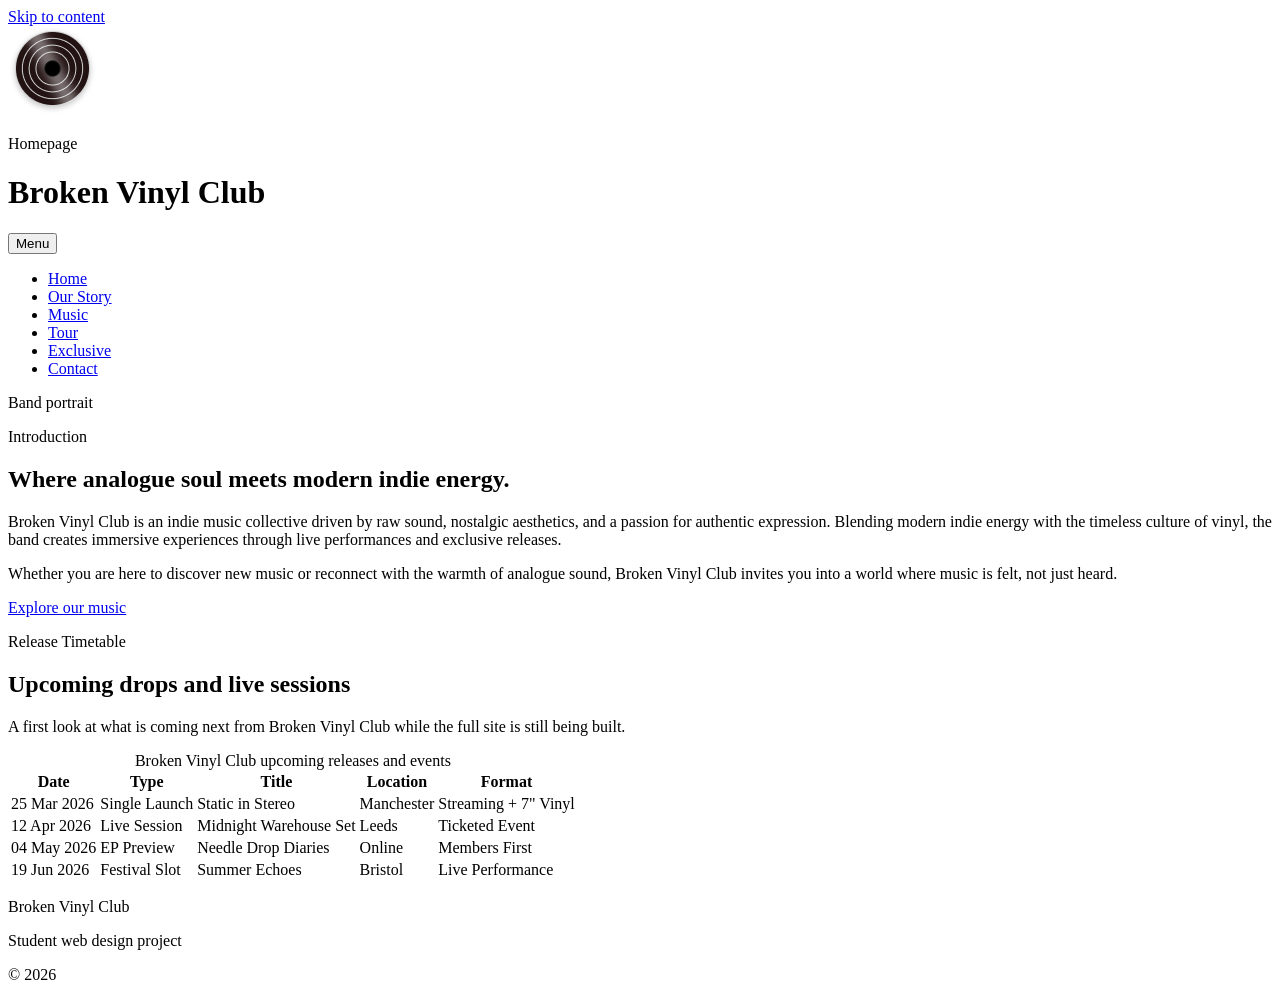
==== index.html @ 07329bba "initial commit" ====
<!DOCTYPE html>
<html lang="en">
<head>
  <meta charset="UTF-8">
  <meta name="viewport" content="width=device-width, initial-scale=1.0">
  <title>Broken Vinyl Club | Home</title>
  <meta
    name="description"
    content="Broken Vinyl Club is an indie music collective blending modern energy with analogue warmth."
  >
  <link rel="preconnect" href="https://fonts.googleapis.com">
  <link rel="preconnect" href="https://fonts.gstatic.com" crossorigin>
  <link
    href="https://fonts.googleapis.com/css2?family=Fraunces:opsz,wght@9..144,600;9..144,700&family=Space+Grotesk:wght@400;500;700&display=swap"
    rel="stylesheet"
  >
  <link rel="stylesheet" href="theme.css">
  <link rel="stylesheet" href="styles.css">
  <script src="script.js" defer></script>
</head>
<body class="no-js">
  <a class="skip-link" href="#main-content">Skip to content</a>

  <div class="site-frame">
    <header class="site-header">
      <div class="brand-lockup">
        <a class="brand-mark" href="./index.html" aria-label="Broken Vinyl Club homepage">
          <img
            class="brand-mark__image"
            src="./public/images/Logo.png"
            srcset="./public/images/Logo.png 1x, ./public/images/Logo2X.png 2x"
            alt="Broken Vinyl Club logo"
            width="89"
            height="89"
          >
        </a>
        <div class="brand-copy">
          <p class="eyebrow">Homepage</p>
          <h1>Broken Vinyl Club</h1>
        </div>
      </div>

      <button
        class="menu-toggle"
        type="button"
        aria-expanded="false"
        aria-controls="site-navigation"
      >
        Menu
      </button>

      <nav class="site-nav" id="site-navigation" aria-label="Primary navigation">
        <ul>
          <li><a class="is-active" href="./index.html" aria-current="page">Home</a></li>
          <li><a href="./our-story.html" data-coming-soon="Our Story">Our Story</a></li>
          <li><a href="./music.html" data-coming-soon="Music">Music</a></li>
          <li><a href="./tour.html" data-coming-soon="Tour">Tour</a></li>
          <li><a href="./exclusive.html" data-coming-soon="Exclusive">Exclusive</a></li>
          <li><a href="./contact.html" data-coming-soon="Contact">Contact</a></li>
        </ul>
      </nav>
    </header>

    <main id="main-content">
      <section class="hero section-panel">
        <div
          class="hero-art"
          role="img"
          aria-label="Abstract placeholder for the band's group portrait"
        >
          <span>Band portrait</span>
        </div>

        <div class="hero-copy">
          <p class="section-kicker">Introduction</p>
          <h2>Where analogue soul meets modern indie energy.</h2>
          <p>
            Broken Vinyl Club is an indie music collective driven by raw sound, nostalgic
            aesthetics, and a passion for authentic expression. Blending modern indie energy
            with the timeless culture of vinyl, the band creates immersive experiences through
            live performances and exclusive releases.
          </p>
          <p>
            Whether you are here to discover new music or reconnect with the warmth of analogue
            sound, Broken Vinyl Club invites you into a world where music is felt, not just
            heard.
          </p>
          <a class="button button-primary" href="#release-timetable">Explore our music</a>
        </div>
      </section>

      <section class="schedule section-panel" id="release-timetable" aria-labelledby="schedule-title">
        <div class="section-heading">
          <p class="section-kicker">Release Timetable</p>
          <h2 id="schedule-title">Upcoming drops and live sessions</h2>
          <p>
            A first look at what is coming next from Broken Vinyl Club while the full site is
            still being built.
          </p>
        </div>

        <div class="table-wrap">
          <table>
            <caption>Broken Vinyl Club upcoming releases and events</caption>
            <thead>
              <tr>
                <th scope="col">Date</th>
                <th scope="col">Type</th>
                <th scope="col">Title</th>
                <th scope="col">Location</th>
                <th scope="col">Format</th>
              </tr>
            </thead>
            <tbody>
              <tr>
                <td>25 Mar 2026</td>
                <td>Single Launch</td>
                <td>Static in Stereo</td>
                <td>Manchester</td>
                <td>Streaming + 7&quot; Vinyl</td>
              </tr>
              <tr>
                <td>12 Apr 2026</td>
                <td>Live Session</td>
                <td>Midnight Warehouse Set</td>
                <td>Leeds</td>
                <td>Ticketed Event</td>
              </tr>
              <tr>
                <td>04 May 2026</td>
                <td>EP Preview</td>
                <td>Needle Drop Diaries</td>
                <td>Online</td>
                <td>Members First</td>
              </tr>
              <tr>
                <td>19 Jun 2026</td>
                <td>Festival Slot</td>
                <td>Summer Echoes</td>
                <td>Bristol</td>
                <td>Live Performance</td>
              </tr>
            </tbody>
          </table>
        </div>
      </section>
    </main>

    <footer class="site-footer">
      <p>Broken Vinyl Club</p>
      <p>Student web design project</p>
      <p>&copy; <span id="current-year">2026</span></p>
    </footer>
  </div>

  <div class="toast" id="coming-soon-toast" role="status" aria-live="polite" aria-atomic="true"></div>
</body>
</html>
---- theme.css ----
:root {
  --vinyl: #231212;
  --paper: #fff5da;
  --accent: #8dabb0;
  --sage: #677d80;
  --paper-white: #f7f7f7;
  --titlebar: #185ffa;
  --titlebar-noise-a: rgba(75, 116, 221, 0.4);
  --titlebar-noise-b: rgba(86, 45, 252, 0.21);
  --text: #211818;
  --muted: #5f5554;
  --line: #201715;
  --line-soft: rgba(32, 23, 21, 0.14);
  --table-line: rgba(32, 23, 21, 0.18);
  --surface: #ffffff;
  --surface-warm: #fffaf0;
  --shadow-soft: 0 18px 50px rgba(0, 0, 0, 0.16);
  --shadow-button: 0 10px 22px rgba(35, 18, 18, 0.28);
  --content-width: 1240px;
}
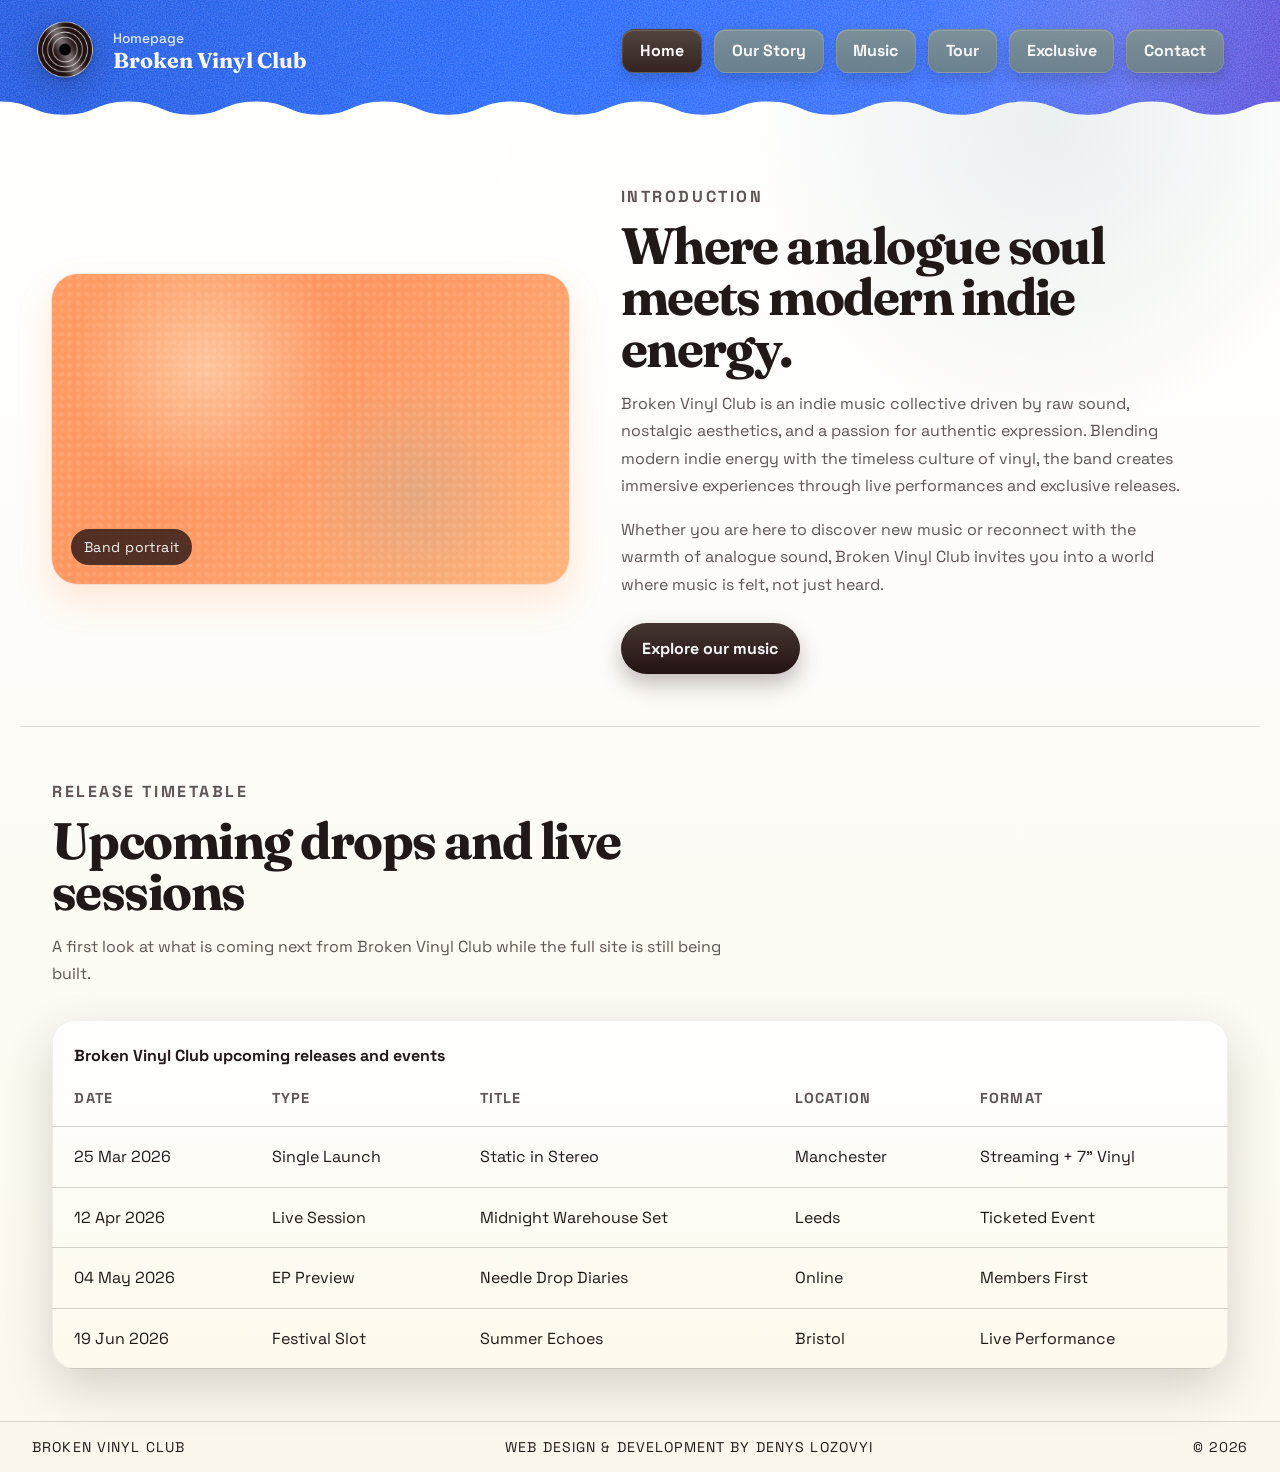
==== commit 68e7e21a: "Polished design" ====
--- a/index.html
+++ b/index.html
@@ -148,7 +148,7 @@
 
     <footer class="site-footer">
       <p>Broken Vinyl Club</p>
-      <p>Student web design project</p>
+      <p>Web Design & Development By Denys Lozovyi</p>
       <p>&copy; <span id="current-year">2026</span></p>
     </footer>
   </div>
--- a/theme.css
+++ b/theme.css
@@ -17,4 +17,12 @@
   --shadow-soft: 0 18px 50px rgba(0, 0, 0, 0.16);
   --shadow-button: 0 10px 22px rgba(35, 18, 18, 0.28);
   --content-width: 1240px;
-}
+  --header-gradient:
+    radial-gradient(circle at 88% 20%, rgba(247, 247, 247, 0.12), transparent 18%),
+    linear-gradient(98deg, #114cdd 0%, var(--titlebar) 42%, #2d67ff 75%, #4f40d6 100%);
+  --main-surface-gradient:
+    radial-gradient(circle at 82% 8%, rgba(141, 171, 176, 0.14), transparent 18%),
+    linear-gradient(180deg, rgba(255, 255, 255, 0.72), rgba(250, 243, 224, 0.38));
+  --table-gradient:
+    linear-gradient(180deg, rgba(255, 255, 255, 0.88), rgba(255, 250, 235, 0.58));
+  }
--- a/styles.css
+++ b/styles.css
@@ -0,0 +1,540 @@
+*,
+*::before,
+*::after {
+  box-sizing: border-box;
+}
+
+html {
+  scroll-behavior: smooth;
+}
+
+body {
+  margin: 0;
+  min-height: 100vh;
+  font-family: "Space Grotesk", "Segoe UI", sans-serif;
+  background: var(--main-surface-gradient);
+  color: var(--text);
+}
+
+img {
+  display: block;
+  max-width: 100%;
+}
+
+a {
+  color: inherit;
+}
+
+.skip-link {
+  position: absolute;
+  left: 1rem;
+  top: -3rem;
+  z-index: 50;
+  padding: 0.85rem 1rem;
+  border-radius: 999px;
+  background: var(--paper);
+  color: var(--line);
+  text-decoration: none;
+  transition: top 0.2s ease;
+}
+
+.skip-link:focus {
+  top: 1rem;
+}
+
+.site-frame {
+  min-height: 100vh;
+  display: flex;
+  flex-direction: column;
+  background: var(--main-surface-gradient);
+}
+
+.site-header {
+  position: relative;
+  display: grid;
+  grid-template-columns: auto minmax(0, 1fr) auto;
+  align-items: center;
+  gap: 1rem 1.5rem;
+  padding: 1.1rem clamp(1rem, 3vw, 2rem) 3rem;
+  background: var(--header-gradient);
+  isolation: isolate;
+  overflow: hidden;
+  -webkit-mask:
+    url("data:image/svg+xml,%3Csvg xmlns='http://www.w3.org/2000/svg' viewBox='0 0 240 160' preserveAspectRatio='none'%3E%3Cpath fill='black' d='M0 0H240V123c-6 0-6 16-12 16s-6-16-12-16-6 16-12 16-6-16-12-16-6 16-12 16-6-16-12-16-6 16-12 16-6-16-12-16-6 16-12 16-6-16-12-16-6 16-12 16-6-16-12-16-6 16-12 16-6-16-12-16-6 16-12 16-6-16-12-16-6 16-12 16-6-16-12-16-6 16-12 16-6-16-12-16V0Z'/%3E%3C/svg%3E")
+    center bottom / 100% 100% no-repeat;
+  mask:
+    url("data:image/svg+xml,%3Csvg xmlns='http://www.w3.org/2000/svg' viewBox='0 0 240 160' preserveAspectRatio='none'%3E%3Cpath fill='black' d='M0 0H240V123c-6 0-6 16-12 16s-6-16-12-16-6 16-12 16-6-16-12-16-6 16-12 16-6-16-12-16-6 16-12 16-6-16-12-16-6 16-12 16-6-16-12-16-6 16-12 16-6-16-12-16-6 16-12 16-6-16-12-16-6 16-12 16-6-16-12-16-6 16-12 16-6-16-12-16-6 16-12 16-6-16-12-16V0Z'/%3E%3C/svg%3E")
+    center bottom / 100% 100% no-repeat;
+}
+
+.site-header::before {
+  content: "";
+  position: absolute;
+  inset: 0;
+  background-image:
+    radial-gradient(circle, var(--titlebar-noise-a) 0 0.85px, transparent 0.95px),
+    radial-gradient(circle, var(--titlebar-noise-b) 0 0.8px, transparent 0.92px),
+    url("data:image/svg+xml,%3Csvg xmlns='http://www.w3.org/2000/svg' viewBox='0 0 160 160'%3E%3Cfilter id='n'%3E%3CfeTurbulence type='fractalNoise' baseFrequency='0.82' numOctaves='2' stitchTiles='stitch'/%3E%3C/filter%3E%3Crect width='160' height='160' filter='url(%23n)' opacity='0.9'/%3E%3C/svg%3E");
+  background-size: 8px 8px, 9px 9px, 180px 180px;
+  background-position: 0 0, 3px 2px, 0 0;
+  mix-blend-mode: screen;
+  opacity: 0.42;
+  pointer-events: none;
+}
+
+.brand-lockup {
+  display: flex;
+  align-items: center;
+  gap: 0.9rem;
+  position: relative;
+  z-index: 1;
+  min-width: 0;
+}
+
+.brand-mark {
+  display: inline-flex;
+  align-items: center;
+  justify-content: center;
+  text-decoration: none;
+}
+
+.brand-mark__image {
+  width: 4.15rem;
+  height: auto;
+  filter: drop-shadow(0 8px 18px rgba(12, 12, 20, 0.28));
+}
+
+.brand-copy {
+  color: var(--paper-white);
+}
+
+.brand-copy .eyebrow {
+  margin: 0 0 0.18rem;
+  font-size: 0.86rem;
+  font-weight: 500;
+  letter-spacing: 0;
+  text-transform: none;
+  opacity: 0.88;
+}
+
+.brand-copy h1,
+.section-heading h2,
+.hero-copy h2 {
+  font-family: "Fraunces", Georgia, serif;
+}
+
+.brand-copy h1 {
+  margin: 0;
+  font-size: clamp(1rem, 1.8vw, 1.35rem);
+  line-height: 1.05;
+  text-wrap: balance;
+}
+
+.menu-toggle {
+  display: none;
+  border: 1px solid rgba(255, 245, 218, 0.22);
+  border-radius: 0.9rem;
+  padding: 0.75rem 1rem;
+  font: inherit;
+  font-weight: 700;
+  color: var(--paper-white);
+  background: rgba(103, 125, 128, 0.9);
+  box-shadow: var(--shadow-button);
+}
+
+.site-nav {
+  position: relative;
+  z-index: 1;
+  justify-self: end;
+}
+
+.site-nav ul {
+  display: flex;
+  align-items: center;
+  gap: 0.75rem;
+  margin: 0;
+  padding: 0;
+  list-style: none;
+  flex-wrap: wrap;
+}
+
+.site-nav a {
+  display: inline-flex;
+  align-items: center;
+  justify-content: center;
+  min-height: 2.75rem;
+  padding: 0.65rem 1.05rem;
+  border: 1px solid rgba(255, 245, 218, 0.12);
+  border-radius: 0.75rem;
+  background:
+    linear-gradient(180deg, rgba(255, 245, 218, 0.16), rgba(255, 245, 218, 0.04)),
+    rgba(103, 125, 128, 0.9);
+  box-shadow:
+    inset 0 1px 0 rgba(255, 245, 218, 0.18),
+    0 6px 14px rgba(15, 15, 15, 0.18);
+  color: var(--paper-white);
+  font-weight: 700;
+  text-decoration: none;
+  transition:
+    transform 0.22s ease,
+    background-color 0.22s ease,
+    box-shadow 0.22s ease;
+}
+
+.site-nav a:hover,
+.site-nav a:focus-visible {
+  transform: translateY(-2px);
+  background:
+    linear-gradient(180deg, rgba(255, 245, 218, 0.22), rgba(255, 245, 218, 0.08)),
+    color-mix(in srgb, var(--sage) 82%, var(--accent) 18%);
+  box-shadow:
+    inset 0 1px 0 rgba(255, 245, 218, 0.2),
+    0 10px 20px rgba(15, 15, 15, 0.22);
+}
+
+.site-nav a.is-active {
+  background:
+    linear-gradient(180deg, rgba(255, 245, 218, 0.22), rgba(255, 245, 218, 0.08)),
+    var(--vinyl);
+}
+
+#main-content {
+  flex: 1;
+}
+
+.section-panel {
+  width: min(100%, var(--content-width));
+  margin: 0 auto;
+  padding: 3.2rem clamp(1rem, 3vw, 2rem);
+}
+
+.hero {
+  display: grid;
+  grid-template-columns: minmax(260px, 0.92fr) minmax(320px, 1.08fr);
+  gap: clamp(2rem, 4vw, 4.5rem);
+  align-items: center;
+  border-bottom: 1px solid var(--line-soft);
+  
+}
+
+.hero-art {
+  position: relative;
+  min-height: 310px;
+  border-radius: 1.6rem;
+  background:
+    radial-gradient(circle at 30% 30%, rgba(255, 245, 218, 0.48), transparent 32%),
+    radial-gradient(circle at 70% 70%, rgba(141, 171, 176, 0.22), transparent 28%),
+    linear-gradient(135deg, #ff9a61, #ff9560 42%, #ffb37a);
+  box-shadow:
+    0 0 0 1px rgba(35, 18, 18, 0.06),
+    0 16px 35px rgba(255, 151, 102, 0.22);
+  overflow: hidden;
+}
+
+.hero-art::before {
+  content: "";
+  position: absolute;
+  inset: -5%;
+  background:
+    radial-gradient(circle, rgba(255, 246, 235, 0.92) 0 1px, transparent 1px) 0 0 / 8px 8px,
+    radial-gradient(circle, rgba(255, 246, 235, 0.6) 0 1px, transparent 1px) 18px 12px / 10px 10px;
+  mix-blend-mode: screen;
+  filter: blur(1.5px);
+  opacity: 0.55;
+}
+
+.hero-art span {
+  position: absolute;
+  left: 1.2rem;
+  bottom: 1.2rem;
+  padding: 0.55rem 0.8rem;
+  border-radius: 999px;
+  background: rgba(35, 18, 18, 0.78);
+  color: var(--paper-white);
+  font-size: 0.88rem;
+  letter-spacing: 0.03em;
+}
+
+.hero-copy {
+  max-width: 36rem;
+}
+
+.section-kicker {
+  margin: 0 0 0.6rem;
+  font-size: 0.85rem;
+  font-weight: 700;
+  letter-spacing: 0.16em;
+  text-transform: uppercase;
+  color: var(--muted);
+}
+
+.hero-copy h2,
+.section-heading h2 {
+  margin: 0;
+  font-size: clamp(2rem, 4vw, 3.45rem);
+  line-height: 1;
+  letter-spacing: -0.03em;
+}
+
+.hero-copy p,
+.section-heading p,
+table,
+caption {
+  font-size: 1rem;
+  line-height: 1.72;
+}
+
+.hero-copy p:not(.section-kicker) {
+  margin: 1rem 0 0;
+  color: var(--muted);
+}
+
+.button {
+  display: inline-flex;
+  align-items: center;
+  justify-content: center;
+  min-height: 3.2rem;
+  padding: 0.9rem 1.35rem;
+  border-radius: 999px;
+  border: 0;
+  font: inherit;
+  font-weight: 700;
+  text-decoration: none;
+  cursor: pointer;
+  transition:
+    transform 0.22s ease,
+    box-shadow 0.22s ease,
+    background-color 0.22s ease;
+}
+
+.button-primary {
+  margin-top: 1.55rem;
+  background:
+    linear-gradient(180deg, rgba(255, 245, 218, 0.16), rgba(255, 245, 218, 0)),
+    var(--vinyl);
+  color: var(--paper-white);
+  box-shadow: var(--shadow-button);
+}
+
+.button-primary:hover,
+.button-primary:focus-visible {
+  transform: translateY(-2px);
+  box-shadow: 0 16px 30px rgba(35, 18, 18, 0.34);
+}
+
+.section-heading {
+  max-width: 42rem;
+}
+
+.section-heading p:not(.section-kicker) {
+  margin: 0.95rem 0 0;
+  color: var(--muted);
+}
+
+.table-wrap {
+  margin-top: 2rem;
+  overflow-x: auto;
+  border-radius: 1.4rem;
+  background:
+    var(--table-gradient);
+  box-shadow:
+    inset 0 0 0 1px rgba(32, 23, 21, 0.06),
+    var(--shadow-soft);
+}
+
+table {
+  width: 100%;
+  border-collapse: collapse;
+  min-width: 660px;
+}
+
+caption {
+  padding: 1.4rem 1.4rem 0;
+  text-align: left;
+  font-weight: 700;
+}
+
+th,
+td {
+  padding: 1rem 1.4rem;
+  text-align: left;
+  border-bottom: 1px solid var(--table-line);
+}
+
+th {
+  font-size: 0.9rem;
+  letter-spacing: 0.08em;
+  text-transform: uppercase;
+  color: var(--muted);
+}
+
+tbody tr {
+  transition: background-color 0.2s ease;
+}
+
+tbody tr:hover {
+  background: rgba(141, 171, 176, 0.12);
+}
+
+.site-footer {
+  display: flex;
+  flex-wrap: wrap;
+  justify-content: space-between;
+  gap: 0.8rem 1.5rem;
+  margin-top: auto;
+  padding: 1rem clamp(1rem, 3vw, 2rem);
+  border-top: 1px solid var(--line-soft);
+  background: color-mix(in srgb, var(--paper) 38%, var(--paper-white) 62%);
+  font-size: 0.88rem;
+  text-transform: uppercase;
+  letter-spacing: 0.08em;
+}
+
+.site-footer p {
+  margin: 0;
+}
+
+.toast {
+  position: fixed;
+  right: 1rem;
+  bottom: 1rem;
+  z-index: 60;
+  max-width: min(26rem, calc(100vw - 2rem));
+  padding: 0.95rem 1rem;
+  border-radius: 1rem;
+  background: rgba(35, 18, 18, 0.94);
+  color: var(--paper-white);
+  box-shadow: 0 14px 30px rgba(0, 0, 0, 0.25);
+  opacity: 0;
+  transform: translateY(1rem);
+  pointer-events: none;
+  transition:
+    opacity 0.22s ease,
+    transform 0.22s ease;
+}
+
+.toast.is-visible {
+  opacity: 1;
+  transform: translateY(0);
+}
+
+.reveal {
+  opacity: 0;
+  transform: translateY(20px);
+  transition:
+    opacity 0.5s ease,
+    transform 0.5s ease;
+}
+
+.reveal.is-visible {
+  opacity: 1;
+  transform: translateY(0);
+}
+
+@media (max-width: 900px) {
+  .site-header {
+    grid-template-columns: minmax(0, 1fr) auto;
+    align-items: start;
+    padding-bottom: 3.1rem;
+  }
+
+  .menu-toggle {
+    display: none;
+  }
+
+  body.js-ready .menu-toggle {
+    display: inline-flex;
+  }
+
+  body.js-ready .site-nav {
+    grid-column: 1 / -1;
+    width: 100%;
+    display: none;
+  }
+
+  body.js-ready .site-nav.is-open {
+    display: block;
+  }
+
+  .site-nav {
+    grid-column: 1 / -1;
+    width: 100%;
+    display: block;
+    justify-self: stretch;
+  }
+
+  .site-nav ul {
+    flex-direction: column;
+    align-items: stretch;
+    gap: 0.6rem;
+    padding-top: 0.75rem;
+  }
+
+  .site-nav a {
+    width: 100%;
+  }
+
+  .hero {
+    grid-template-columns: 1fr;
+  }
+
+  .hero-art {
+    min-height: 250px;
+    order: -1;
+  }
+}
+
+@media (max-width: 640px) {
+  .site-header,
+  .section-panel {
+    padding-left: 1rem;
+    padding-right: 1rem;
+  }
+
+  .brand-lockup {
+    align-items: flex-start;
+  }
+
+  .brand-mark__image {
+    width: 3.75rem;
+  }
+
+  .brand-copy .eyebrow {
+    font-size: 0.8rem;
+  }
+
+  .brand-copy h1 {
+    font-size: 1rem;
+  }
+
+  .hero-copy h2,
+  .section-heading h2 {
+    font-size: 1.8rem;
+  }
+
+  .hero-copy p,
+  .section-heading p,
+  table,
+  caption {
+    font-size: 0.96rem;
+  }
+
+  .site-footer {
+    flex-direction: column;
+  }
+}
+
+@media (prefers-reduced-motion: reduce) {
+  html {
+    scroll-behavior: auto;
+  }
+
+  *,
+  *::before,
+  *::after {
+    animation-duration: 0.01ms !important;
+    animation-iteration-count: 1 !important;
+    transition-duration: 0.01ms !important;
+  }
+}
+
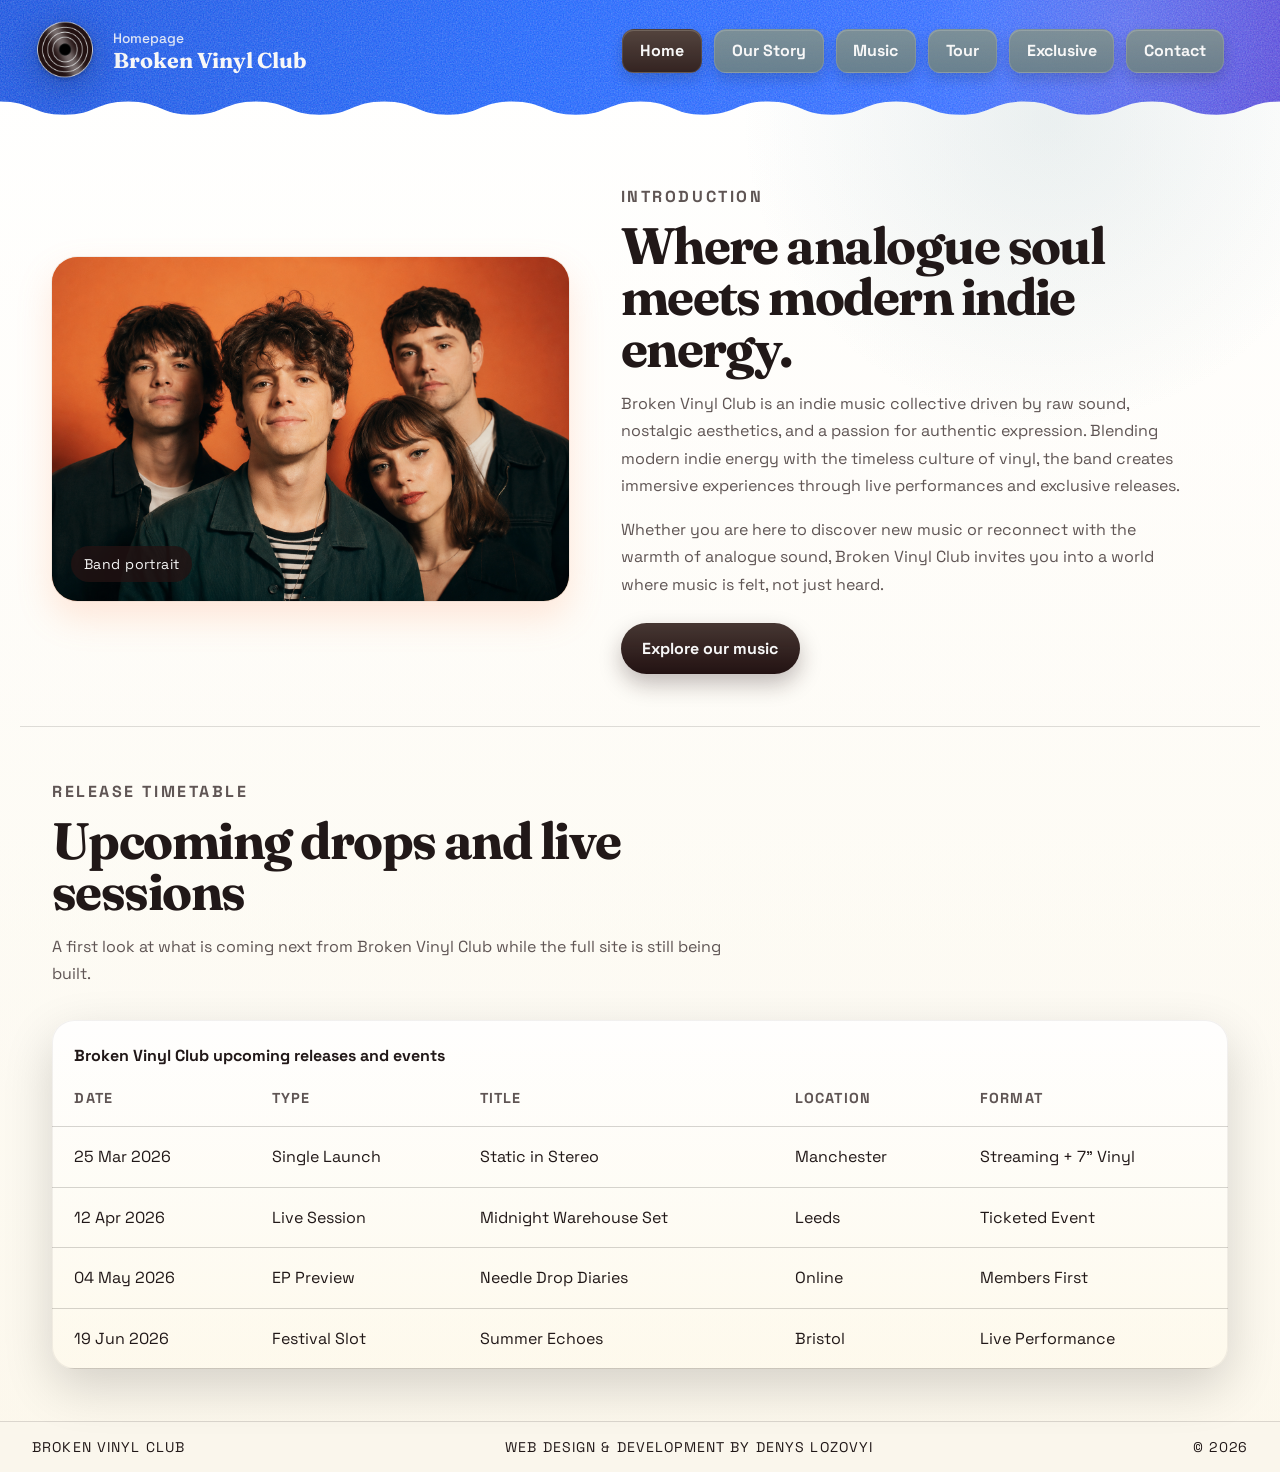
==== commit 239647e6: "added hero image" ====
--- a/index.html
+++ b/index.html
@@ -63,11 +63,8 @@
 
     <main id="main-content">
       <section class="hero section-panel">
-        <div
-          class="hero-art"
-          role="img"
-          aria-label="Abstract placeholder for the band's group portrait"
-        >
+        <div class="hero-art">
+          <img src="./public/images/hero-art.png" alt="Broken Vinyl Club band portrait">
           <span>Band portrait</span>
         </div>
 
@@ -155,4 +152,4 @@
 
   <div class="toast" id="coming-soon-toast" role="status" aria-live="polite" aria-atomic="true"></div>
 </body>
-</html>
+</html>
--- a/styles.css
+++ b/styles.css
@@ -231,18 +231,6 @@
   overflow: hidden;
 }
 
-.hero-art::before {
-  content: "";
-  position: absolute;
-  inset: -5%;
-  background:
-    radial-gradient(circle, rgba(255, 246, 235, 0.92) 0 1px, transparent 1px) 0 0 / 8px 8px,
-    radial-gradient(circle, rgba(255, 246, 235, 0.6) 0 1px, transparent 1px) 18px 12px / 10px 10px;
-  mix-blend-mode: screen;
-  filter: blur(1.5px);
-  opacity: 0.55;
-}
-
 .hero-art span {
   position: absolute;
   left: 1.2rem;
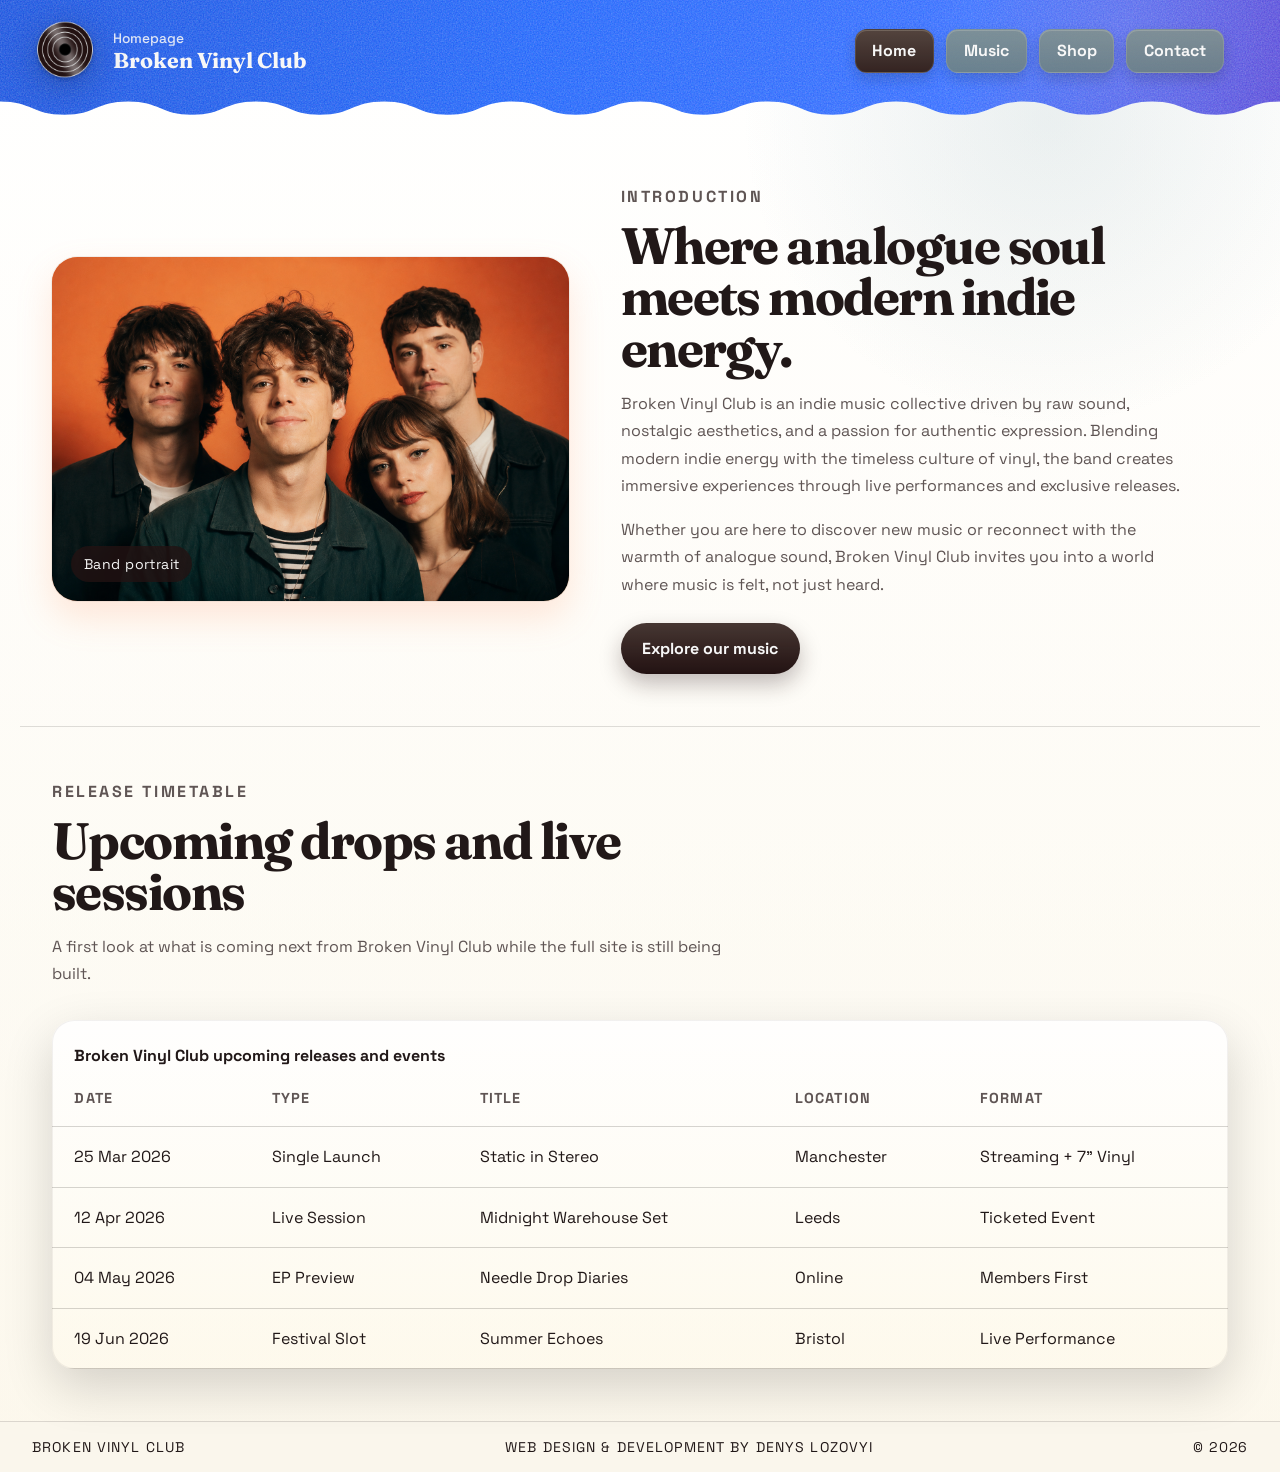
==== commit 5bc73336: "finished the website" ====
--- a/index.html
+++ b/index.html
@@ -52,14 +52,14 @@
       <nav class="site-nav" id="site-navigation" aria-label="Primary navigation">
         <ul>
           <li><a class="is-active" href="./index.html" aria-current="page">Home</a></li>
-          <li><a href="./our-story.html" data-coming-soon="Our Story">Our Story</a></li>
-          <li><a href="./music.html" data-coming-soon="Music">Music</a></li>
-          <li><a href="./tour.html" data-coming-soon="Tour">Tour</a></li>
-          <li><a href="./exclusive.html" data-coming-soon="Exclusive">Exclusive</a></li>
-          <li><a href="./contact.html" data-coming-soon="Contact">Contact</a></li>
+          <li><a href="./music.html">Music</a></li>
+          <li><a href="./shop.html">Shop</a></li>
+          <li><a href="./contact.html">Contact</a></li>
         </ul>
       </nav>
     </header>
+
+    <div class="mobile-nav-overlay" id="mobile-nav-overlay" hidden></div>
 
     <main id="main-content">
       <section class="hero section-panel">
@@ -145,11 +145,9 @@
 
     <footer class="site-footer">
       <p>Broken Vinyl Club</p>
-      <p>Web Design & Development By Denys Lozovyi</p>
+      <p>Web Design &amp; Development By Denys Lozovyi</p>
       <p>&copy; <span id="current-year">2026</span></p>
     </footer>
   </div>
-
-  <div class="toast" id="coming-soon-toast" role="status" aria-live="polite" aria-atomic="true"></div>
 </body>
-</html>+</html>
--- a/styles.css
+++ b/styles.css
@@ -140,6 +140,14 @@
   color: var(--paper-white);
   background: rgba(103, 125, 128, 0.9);
   box-shadow: var(--shadow-button);
+}
+
+.mobile-nav-overlay {
+  display: none;
+}
+
+.mobile-nav-panel {
+  display: none;
 }
 
 .site-nav {
@@ -208,6 +216,191 @@
   padding: 3.2rem clamp(1rem, 3vw, 2rem);
 }
 
+.page-surface {
+  min-height: 560px;
+  border: 2px solid rgba(32, 23, 21, 0.82);
+  border-radius: 0.5rem;
+  background: rgba(255, 255, 255, 0.35);
+}
+
+.page-heading h2 {
+  margin: 0;
+  text-align: center;
+  text-transform: uppercase;
+  font-family: "Space Grotesk", "Segoe UI", sans-serif;
+  font-size: clamp(1.8rem, 3vw, 2.2rem);
+  letter-spacing: 0.05em;
+}
+
+.music-page {
+  display: flex;
+  flex-direction: column;
+  gap: 4.5rem;
+  border: 0;
+}
+
+.album-grid {
+  display: grid;
+  grid-template-columns: repeat(3, minmax(190px, 1fr));
+  gap: 2.5rem;
+  width: min(100%, 960px);
+  margin: 0 auto;
+}
+
+.album-card {
+  padding: 0.55rem;
+  background: rgba(231, 231, 231, 0.88);
+  border: 1px solid rgba(32, 23, 21, 0.18);
+  border-radius: 0.55rem;
+}
+
+.album-cover-placeholder {
+  display: flex;
+  align-items: center;
+  justify-content: center;
+  min-height: 168px;
+  border: 1px solid rgba(32, 23, 21, 0.45);
+  background: rgba(202, 202, 202, 0.95);
+  color: rgba(33, 24, 24, 0.85);
+  font-size: 0.9rem;
+}
+
+.album-cover-placeholder span {
+  display: inline-block;
+  text-transform: lowercase;
+  transform: rotate(-27deg);
+}
+
+.album-cover-media {
+  width: 100%;
+  aspect-ratio: 1 / 1;
+  border: 1px solid rgba(32, 23, 21, 0.45);
+  background: rgba(202, 202, 202, 0.95);
+  object-fit: cover;
+}
+
+.album-card h3 {
+  margin: 0.75rem 0 0.2rem;
+  font-size: 0.96rem;
+  font-weight: 500;
+}
+
+.album-card p {
+  margin: 0;
+  font-size: 0.9rem;
+  color: var(--muted);
+}
+
+.shop-page {
+  display: flex;
+  flex-direction: column;
+  gap: 2.25rem;
+  border: 0;
+}
+
+.shop-layout {
+  display: grid;
+  grid-template-columns: minmax(240px, 0.95fr) minmax(260px, 1.05fr);
+  gap: 1.5rem;
+  align-items: stretch;
+}
+
+.shop-vinyl-media {
+  width: 100%;
+  aspect-ratio: 3 / 2;
+  border: 1px solid rgba(32, 23, 21, 0.35);
+  border-radius: 0.55rem;
+  background: rgba(207, 207, 207, 0.92);
+  object-fit: cover;
+}
+
+.shop-details {
+  display: flex;
+  flex-direction: column;
+  gap: 0.9rem;
+  padding: 1rem 1.1rem;
+  border: 1px solid rgba(32, 23, 21, 0.2);
+  border-radius: 0.55rem;
+  background: rgba(245, 245, 245, 0.75);
+}
+
+.shop-details h3 {
+  margin: 0;
+  font-size: 1.25rem;
+}
+
+.shop-details p {
+  margin: 0;
+  line-height: 1.55;
+}
+
+.shop-label {
+  font-weight: 700;
+  margin-top: 0.2rem;
+}
+
+.shop-select {
+  min-height: 2.8rem;
+  border: 1px solid rgba(32, 23, 21, 0.25);
+  border-radius: 0.5rem;
+  padding: 0.55rem 0.75rem;
+  font: inherit;
+  background: rgba(255, 255, 255, 0.92);
+  color: var(--line);
+}
+
+.contact-page {
+  display: flex;
+  flex-direction: column;
+  gap: 2rem;
+}
+
+.contact-grid {
+  display: grid;
+  grid-template-columns: repeat(2, minmax(240px, 1fr));
+  gap: 1rem;
+}
+
+.contact-card,
+.contact-form-placeholder {
+  padding: 1rem 1.1rem;
+  border: 1px solid rgba(32, 23, 21, 0.2);
+  background: rgba(245, 245, 245, 0.75);
+}
+
+.contact-card h3,
+.contact-form-placeholder h3 {
+  margin: 0 0 0.6rem;
+  font-size: 1.08rem;
+}
+
+.contact-card p {
+  margin: 0 0 0.45rem;
+}
+
+.form-row-placeholder,
+.form-area-placeholder {
+  display: flex;
+  align-items: center;
+  min-height: 2.6rem;
+  margin-bottom: 0.6rem;
+  padding: 0 0.75rem;
+  border: 1px solid rgba(32, 23, 21, 0.2);
+  background: rgba(255, 255, 255, 0.85);
+  color: var(--muted);
+}
+
+.form-area-placeholder {
+  min-height: 5.8rem;
+  align-items: flex-start;
+  padding-top: 0.55rem;
+}
+
+.contact-cta {
+  margin-top: 0.4rem;
+  min-width: 180px;
+}
+
 .hero {
   display: grid;
   grid-template-columns: minmax(260px, 0.92fr) minmax(320px, 1.08fr);
@@ -423,46 +616,137 @@
   .site-header {
     grid-template-columns: minmax(0, 1fr) auto;
     align-items: start;
-    padding-bottom: 3.1rem;
+    padding-bottom: 2rem;
   }
 
   .menu-toggle {
     display: none;
+    position: relative;
+    z-index: 90;
   }
 
   body.js-ready .menu-toggle {
     display: inline-flex;
   }
 
+  body.js-ready .mobile-nav-overlay {
+    display: block;
+    position: fixed;
+    inset: 0;
+    z-index: 180;
+    background: rgba(19, 15, 18, 0.34);
+    opacity: 0;
+    pointer-events: none;
+    transition: opacity 0.22s ease;
+  }
+
+  body.js-ready .mobile-nav-overlay.is-open {
+    opacity: 1;
+    pointer-events: auto;
+  }
+
   body.js-ready .site-nav {
-    grid-column: 1 / -1;
+    display: none;
+  }
+
+  body.js-ready .mobile-nav-panel {
+    position: fixed;
+    top: calc(env(safe-area-inset-top, 0px) + 4.4rem);
+    right: calc(clamp(1rem, 3vw, 2rem) + env(safe-area-inset-right, 0px));
+    z-index: 200;
+    display: none;
+    width: clamp(13.5rem, 28vw, 19rem);
+    max-width: calc(100vw - 7rem);
+    padding: 0.95rem;
+    border: 1px solid rgba(255, 245, 218, 0.24);
+    border-radius: 1rem;
+    background: rgba(20, 16, 22, 0.58);
+    box-shadow:
+      inset 0 1px 0 rgba(255, 245, 218, 0.15),
+      0 24px 46px rgba(0, 0, 0, 0.3);
+    backdrop-filter: blur(14px);
+    -webkit-backdrop-filter: blur(14px);
+  }
+
+  body.js-ready .mobile-nav-panel.is-open {
+    display: block;
+  }
+
+  body.js-ready .mobile-nav-panel ul {
+    margin: 0;
+    padding: 0;
+    list-style: none;
+    flex-direction: column;
+    display: flex;
+    align-items: stretch;
+    gap: 0.55rem;
+  }
+
+  body.js-ready .mobile-nav-panel a {
+    display: inline-flex;
+    align-items: center;
+    justify-content: center;
     width: 100%;
-    display: none;
-  }
-
-  body.js-ready .site-nav.is-open {
-    display: block;
-  }
-
-  .site-nav {
-    grid-column: 1 / -1;
+    min-height: 2.5rem;
+    padding: 0.65rem 0.8rem;
+    border: 1px solid rgba(255, 245, 218, 0.12);
+    border-radius: 0.75rem;
+    background:
+      linear-gradient(180deg, rgba(255, 245, 218, 0.16), rgba(255, 245, 218, 0.04)),
+      rgba(103, 125, 128, 0.9);
+    box-shadow:
+      inset 0 1px 0 rgba(255, 245, 218, 0.18),
+      0 6px 14px rgba(15, 15, 15, 0.18);
+    color: var(--paper-white);
+    font-weight: 700;
+    text-decoration: none;
+  }
+
+  body.js-ready .mobile-nav-panel a:hover,
+  body.js-ready .mobile-nav-panel a:focus-visible {
+    transform: translateY(-2px);
+    background:
+      linear-gradient(180deg, rgba(255, 245, 218, 0.22), rgba(255, 245, 218, 0.08)),
+      color-mix(in srgb, var(--sage) 82%, var(--accent) 18%);
+    box-shadow:
+      inset 0 1px 0 rgba(255, 245, 218, 0.2),
+      0 10px 20px rgba(15, 15, 15, 0.22);
+  }
+
+  body.js-ready .mobile-nav-panel a.is-active {
+    background:
+      linear-gradient(180deg, rgba(255, 245, 218, 0.22), rgba(255, 245, 218, 0.08)),
+      var(--vinyl);
+  }
+
+  body.nav-open {
+    overflow: hidden;
+  }
+
+  .hero {
+    grid-template-columns: 1fr;
+  }
+
+  .page-surface {
+    min-height: auto;
+  }
+
+  .album-grid {
+    grid-template-columns: 1fr;
     width: 100%;
-    display: block;
-    justify-self: stretch;
-  }
-
-  .site-nav ul {
-    flex-direction: column;
-    align-items: stretch;
-    gap: 0.6rem;
-    padding-top: 0.75rem;
-  }
-
-  .site-nav a {
-    width: 100%;
-  }
-
-  .hero {
+    max-width: 360px;
+    gap: 1rem;
+  }
+
+  .shop-layout {
+    grid-template-columns: 1fr;
+  }
+
+  .shop-vinyl-media {
+    max-width: 520px;
+  }
+
+  .contact-grid {
     grid-template-columns: 1fr;
   }
 
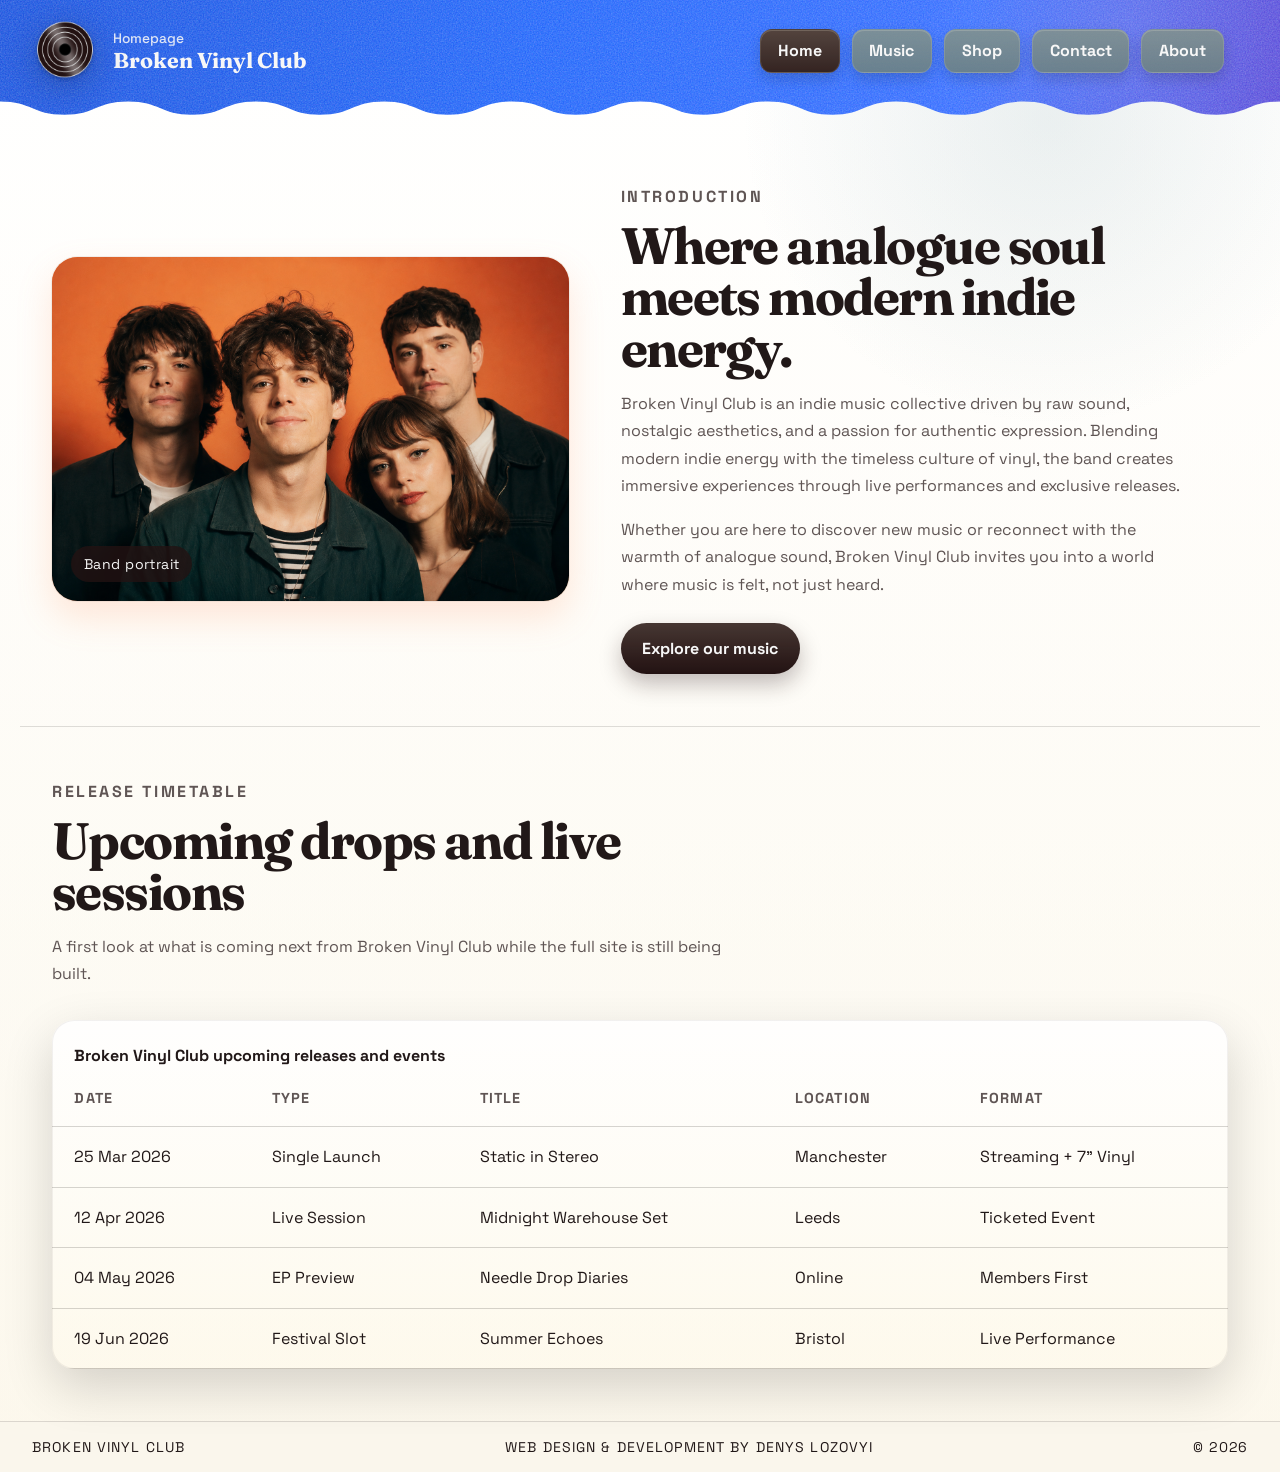
==== commit 943ef89f: "added about page" ====
--- a/index.html
+++ b/index.html
@@ -55,6 +55,7 @@
           <li><a href="./music.html">Music</a></li>
           <li><a href="./shop.html">Shop</a></li>
           <li><a href="./contact.html">Contact</a></li>
+          <li><a href="./about.html">About</a></li>
         </ul>
       </nav>
     </header>
@@ -151,3 +152,4 @@
   </div>
 </body>
 </html>
+
--- a/styles.css
+++ b/styles.css
@@ -401,6 +401,42 @@
   min-width: 180px;
 }
 
+.about-page {
+  display: flex;
+  flex-direction: column;
+  gap: 1.6rem;
+}
+
+.about-intro {
+  max-width: 54rem;
+}
+
+.about-tools-grid {
+  display: grid;
+  grid-template-columns: repeat(2, minmax(240px, 1fr));
+  gap: 1rem;
+}
+
+.about-tool-card {
+  padding: 1rem 1.1rem;
+  border: 1px solid rgba(32, 23, 21, 0.2);
+  border-radius: 0.55rem;
+  background: rgba(245, 245, 245, 0.75);
+}
+
+.about-tool-card h3 {
+  margin: 0 0 0.55rem;
+  font-size: 1.08rem;
+}
+
+.about-tool-card p {
+  margin: 0 0 0.4rem;
+}
+
+.about-tool-card a {
+  text-decoration-thickness: 1px;
+}
+
 .hero {
   display: grid;
   grid-template-columns: minmax(260px, 0.92fr) minmax(320px, 1.08fr);
@@ -750,6 +786,10 @@
     grid-template-columns: 1fr;
   }
 
+  .about-tools-grid {
+    grid-template-columns: 1fr;
+  }
+
   .hero-art {
     min-height: 250px;
     order: -1;
